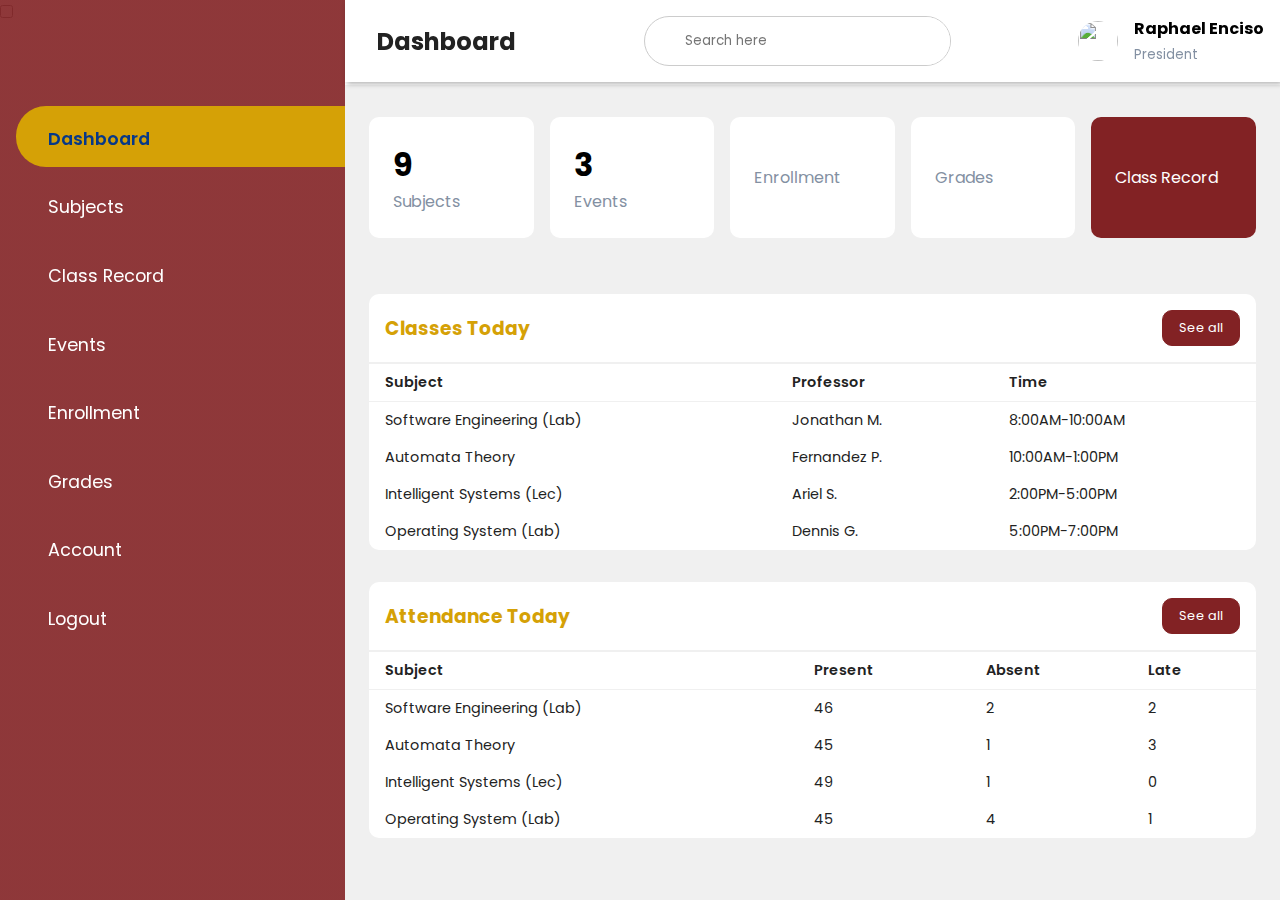
==== dashboard/president.html @ 62cc0900 "First Commit" ====
<!DOCTYPE html>
<html lang="en">
  <head>
    <meta charset="UTF-8" />
    <meta http-equiv="X-UA-Compatible" content="IE=edge" />
    <meta name="viewport" content="width=device-width, initial-scale=1.0" />
    <link
      rel="stylesheet"
      href="https://maxst.icons8.com/vue-static/landings/line-awesome/line-awesome/1.3.0/css/line-awesome.min.css"
    />
    <link rel="stylesheet" href="dashboard.css" />
    <style>
      /* -------------- MAIN CONTENT MAIN CARDS ------------ */
      .cards {
        grid-template-columns: repeat(5, 1fr);
        grid-gap: 1rem;
      }

      .cards .card-single {
        padding: 1.5rem;
      }

      /* -------------- MAIN CONTENT MAIN RECENT ------------ */
      .recent-grid {
        margin-top: 3.5rem;
        display: grid;
        grid-template-columns: 100%;
      }
    </style>
    <title>PLM Dashboard - Student</title>
  </head>
  <body>
    <input type="checkbox" id="nav-toggle" />
    <div class="sidebar">
      <div class="sidebar-brand">
        <h2>
          <img
            src="https://plm.edu.ph/images/ui/plm-logo--with-header.png"
            alt=""
            width="80%"
          />
        </h2>
      </div>
      <div class="sidebar-menu">
        <ul>
          <li>
            <a href="" class="active">
              <span class="las la-window-restore"></span>
              <span>Dashboard</span>
            </a>
          </li>
          <li>
            <a href="">
              <span class="las la-book"></span>
              <span>Subjects</span>
            </a>
          </li>
          <li>
            <a href="">
              <span class="las la-clipboard"></span>
              <span>Class Record</span>
            </a>
          </li>
          <li>
            <a href="">
              <span class="las la-calendar"></span>
              <span>Events</span>
            </a>
          </li>
          <li>
            <a href="">
              <span class="lab la-wpforms"></span>
              <span>Enrollment</span>
            </a>
          </li>
          <li>
            <a href="">
              <span class="las la-sort-numeric-up"></span>
              <span>Grades</span>
            </a>
          </li>
          <li>
            <a href="">
              <span class="las la-user-circle"></span>
              <span>Account</span>
            </a>
          </li>
          <li>
            <a href="../index.html">
              <span class="las la-sign-out-alt"></span>
              <span>Logout</span>
            </a>
          </li>
        </ul>
      </div>
    </div>

    <!-- Main Content -->
    <div class="main-content">
      <header>
        <h2>
          <label for="nav-toggle">
            <span class="las la-bars"></span>
          </label>
          Dashboard
        </h2>

        <div class="search-wrapper">
          <span class="las la-search"></span>
          <input type="search" name="" id="" placeholder="Search here" />
        </div>

        <div class="user-wrapper">
          <img
            src="https://cdn-icons-png.flaticon.com/512/634/634741.png"
            width="40px"
            height="40px"
            alt=""
          />
          <div>
            <h4>Raphael Enciso</h4>
            <small>President</small>
          </div>
        </div>
      </header>

      <main>
        <div class="cards">
          <div class="card-single">
            <div>
              <h1>9</h1>
              <span>Subjects</span>
            </div>
            <div>
              <span class="las la-book"></span>
            </div>
          </div>

          <div class="card-single">
            <div>
              <h1>3</h1>
              <span>Events</span>
            </div>
            <div>
              <span class="las la-calendar"> </span>
            </div>
          </div>

          <div class="card-single">
            <div>
              <h1></h1>
              <span>Enrollment</span>
            </div>
            <div>
              <span class="lab la-wpforms"></span>
            </div>
          </div>

          <div class="card-single">
            <div>
              <h1></h1>
              <span>Grades</span>
            </div>
            <div>
              <span class="las la-sort-numeric-up"></span>
            </div>
          </div>

          <div class="card-single">
            <div>
              <h1></h1>
              <span>Class Record</span>
            </div>
            <div>
              <span class="las la-clipboard"></span>
            </div>
          </div>
        </div>

        <div class="recent-grid">
          <div class="projects">
            <div class="card">
              <div class="card-header">
                <h3>Classes Today</h3>
                <button>
                  See all <span class="las la-arrow-right"></span>
                </button>
              </div>
              <div class="card-body">
                <div class="table-responsive">
                  <table width="100%">
                    <thead>
                      <tr>
                        <td>Subject</td>
                        <td>Professor</td>
                        <td>Time</td>
                      </tr>
                    </thead>
                    <tbody>
                      <tr>
                        <td>Software Engineering (Lab)</td>
                        <td>Jonathan M.</td>
                        <td>8:00AM-10:00AM</td>
                      </tr>
                      <tr>
                        <td>Automata Theory</td>
                        <td>Fernandez P.</td>
                        <td>10:00AM-1:00PM</td>
                      </tr>
                      <tr>
                        <td>Intelligent Systems (Lec)</td>
                        <td>Ariel S.</td>
                        <td>2:00PM-5:00PM</td>
                      </tr>
                      <tr>
                        <td>Operating System (Lab)</td>
                        <td>Dennis G.</td>
                        <td>5:00PM-7:00PM</td>
                      </tr>
                    </tbody>
                  </table>
                </div>
              </div>
            </div>
          </div>

          <div class="projects">
            <div class="card">
              <div class="card-header">
                <h3>Attendance Today</h3>
                <button>
                  See all <span class="las la-arrow-right"></span>
                </button>
              </div>
              <div class="card-body">
                <div class="table-responsive">
                  <table width="100%">
                    <thead>
                      <tr>
                        <td>Subject</td>
                        <td>Present</td>
                        <td>Absent</td>
                        <td>Late</td>
                      </tr>
                    </thead>
                    <tbody>
                      <tr>
                        <td>Software Engineering (Lab)</td>
                        <td>46</td>
                        <td>2</td>
                        <td>2</td>
                      </tr>
                      <tr>
                        <td>Automata Theory</td>
                        <td>45</td>
                        <td>1</td>
                        <td>3</td>
                      </tr>
                      <tr>
                        <td>Intelligent Systems (Lec)</td>
                        <td>49</td>
                        <td>1</td>
                        <td>0</td>
                      </tr>
                      <tr>
                        <td>Operating System (Lab)</td>
                        <td>45</td>
                        <td>4</td>
                        <td>1</td>
                      </tr>
                    </tbody>
                  </table>
                </div>
              </div>
            </div>
          </div>
        </div>
      </main>
    </div>
  </body>
</html>
---- dashboard/dashboard.css ----
@import url("https://fonts.googleapis.com/css2?family=Poppins:wght@300;400;500;600&display=swap");

:root {
  --main-color: #822224;
  --neutral-color: #063888;
  --color-dark: #1d2231;
  --text-gray: #8390a2;
  --color-white: #fff;
  --color-offwhite: #f0f0f0;
  --color-offblack: #222;
  --color-gold: #d5a106;

  --before-main-color: #dd2f6e;
}

* {
  padding: 0;
  margin: 0;
  box-sizing: border-box;
  list-style: none;
  text-decoration: none;
  font-family: "Poppins", sans-serif;

}

/* ------------------ SIDEBAR ------------------- */

.sidebar {
  width: 345px;
  position: fixed;
  left: 0;
  top: 0;
  height: 100%;
  z-index: 100;
  transition: width 300ms;
  background: linear-gradient(
    rgba(130, 34, 36, 0.9) 100%,
    rgba(130, 34, 36, 0.9) 100%
  ),
  url("https://ptvnews.ph/wp-content/uploads/2022/06/PLM1-scaled.jpg");
  background-size: cover;
  background-position: center;
}

.sidebar-brand {
  height: 90px;
  padding: 1rem 0 1rem 2rem;
  color: var(--color-white);
  inv
}

.sidebar-brand span {
  display: inline-block;
  padding-right: 1rem;
}

.sidebar-menu {
  margin-top: 1rem;
}

.sidebar-menu li {
  width: 100%;
  margin-bottom: 0.5rem;
  padding-left: 1rem;
}

.sidebar-menu a {
  padding-left: 1rem;
  display: block;
  color: var(--color-white);
  font-size: 1.1rem;
  padding-top: 0.8rem;
  padding-bottom: 0.8rem;
}

.sidebar-menu li:last-child:hover  {
  background-color: var(--neutral-color);
}


.sidebar-menu a.active {
  background-color: var(--color-gold);
  color: var(--neutral-color);
  border-radius: 30px 0 0 30px;
  font-weight: 600;
}

.sidebar a span:first-child {
  font-size: 1.5rem;
  padding-right: 1rem;
}

/* ------------ HAMBURGER MENU ------------ */

#nav-toggle:checked + .sidebar {
  width: 70px;
}

#nav-toggle:checked + .sidebar .sidebar-brand,
#nav-toggle:checked + .sidebar li {
  padding-left: 1rem;
  text-align: center;
}

#nav-toggle:checked + .sidebar li a {
  padding-left: 0rem;
}


#nav-toggle:checked + .sidebar .sidebar-brand h2 span:last-child,
#nav-toggle:checked + .sidebar li a span:last-child {
  display: none;
}

#nav-toggle:checked ~ .main-content {
  margin-left: 70px;
}

#nav-toggle:checked ~ .main-content header {
  width: calc(100% - 70px);
  left: 70px;
}



/* ------------------ MAIN CONTENT------------------- */

.main-content {
  transition: margin-left 300ms;
  margin-left: 345px;
}

/* -------------- MAIN CONTENT HEADER ------------ */
header {
  display: flex;
  justify-content: space-between;
  align-items: center;
  padding: 1rem;
  box-shadow: 2px 2px 5px rgba(0, 0, 0, 0.3);
  position: fixed;
  left: 345px;
  width: calc(100% - 345px);
  top: 0;
  z-index: 100;
  background-color: var(--color-white);
  transition: left 300ms;
}

header h2 {
  color: #222;
  display: flex;
  align-items: center;
  justify-content: center;
}

header label span {
  font-size: 1rem 1.5rem;
  padding-right: 1rem;
}

header .search-wrapper {
  border: 1px solid #ccc;
  border-radius: 30px;
  height: 50px;
  display: flex;
  align-items: center;
  overflow-x: hidden;
}

header .search-wrapper span {
  display: inline-block;
  padding: 0rem 1rem;
  font-size: 1.5rem;
}

header .search-wrapper input {
  height: 100%;
  padding: 0.5rem;
  border: none;
  outline: none;
}

header .user-wrapper {
  display: flex;
  align-items: center;
}

header .user-wrapper img {
  border-radius: 50%;
  margin-right: 1rem;
}

header .user-wrapper small {
  display: inline-block;
  color: var(--text-gray);
}

/* -------------- MAIN CONTENT MAIN CARDS ------------ */
main {
  margin-top: 60px; 
  padding: 2rem 1.5rem;
  background-color: var(--color-offwhite);
  min-height: calc(100vh - 85px);
}

.cards {
  display: grid;
  grid-template-columns: repeat(4, 1fr);
  grid-gap: 2rem;
  /* margin-bottom: 1rem; */
}

.cards .card-single {
  display: flex;
  align-items: center;
  justify-content: space-between;
  background-color: var(--color-white);
  padding: 2rem;
  border-radius: 10px;
}

.cards .card-single div:last-child span {
  font-size: 3rem;
  color: var(--main-color);
}

.cards .card-single div:first-child span {
  color: var(--text-gray);
}

.cards .card-single:last-child {
  background-color: var(--main-color);
}

.cards .card-single:last-child h1,
.cards .card-single:last-child div:first-child span,
.cards .card-single:last-child div:last-child span {
  color: var(--color-white)
}

/* -------------- MAIN CONTENT MAIN RECENT ------------ */
.recent-grid {
  margin-top: 3.5rem;
  display: grid;
  grid-template-columns: 67% auto;
  grid-gap: 2rem;
}

.card {
  background: #fff;
  border-radius: 10px;
}

.card-header {
  padding: 1rem;
}

.card-header {
  display: flex;
  justify-content: space-between;
  align-items: center;
  border-bottom: 1px solid var(--color-offwhite);
  color: var(--color-gold);
}

.card-header button {
  background-color: var(--main-color);
  border-radius: 10px;
  color: var(--color-white);
  font-size: 0.8rem;
  padding: 0.5rem 1rem;
  border: 1px solid var(--main-color);
}

table {
  border-collapse: collapse;
}

thead tr {
  border-top: 1px solid var(--color-offwhite);
  border-bottom: 1px solid var(--color-offwhite);
}

thead td {
  font-weight: 600;
}

td {
  padding: 0.5rem 1rem;
  font-size: 0.9rem;
  color: var(--color-offblack);
}

td .status {
  display: inline-block;
  height: 15px;
  width: 15px;
  border-radius: 50%;
  margin-right: 1rem;
}

tr td:last-child {
  display: flex;
  align-items: center;
}

.status.purple {
  background-color: green;
}

.status.pink {
  background-color: orange;
}

.status.orange {
  background-color: red;
}

.table-responsive {
  width: 100%;
  overflow-x: auto;
}

/* ----------- CUSTOMER ------------- */
.customer {
  display: flex;
  justify-content: space-between;
  align-items: center;
  padding: 0.5rem 2rem;

}

.info {
  display: flex;
  align-items: center;
}

.info img {
  border-radius: 50%;
  margin-right: 1rem;
}

.info h4 {
  font-size: 0.8rem;
  font-weight: 600;
  color #444;
}

.info small {
  font-weight: 600;
  color: var(--text-gray);
}

.contact span {
  font-size: 1.2rem;
  display: inline-block;
  margin-left: 1rem;
  color: var(--main-color);
}

/* --------MEDIA QUERY-------- */
@media only screen and (max-width: 1200px) {
  .sidebar {
    width: 70px;
  }
  
  .sidebar .sidebar-brand,
  .sidebar li {
    padding-left: 1rem;
    text-align: center;
  }
  
  .sidebar li a {
    padding-left: 0rem;
  }
  
  
  .sidebar .sidebar-brand h2 span:last-child,
  .sidebar li a span:last-child {
    display: none;
  }
  
  .main-content {
    margin-left: 70px;
  }
  
  .main-content header {
    width: calc(100% - 70px);
    left: 70px;
  }

  .sidebar:hover {
    width: 345px;
    z-index: 200;
  }
  
  .sidebar:hover .sidebar-brand,
  .sidebar:hover li {
    padding-left: 2rem;
    text-align: left;
  }
  
  .sidebar:hover li a {
    padding-left: 1rem;
  }
  
  
  .sidebar:hover .sidebar-brand h2 span:last-child,
  .sidebar:hover li a span:last-child {
    display: inline;
  }
  
  .main-content {
    margin-left: 70px;
  }
  
  .main-content header {
    width: calc(100% - 70px);
    left: 70px;
  } 

  @media only screen and (max-width: 950px) {
    .cards {
      grid-template-columns: repeat(3, 1fr);
    }

  }

  @media only screen and (max-width: 768px) {
    .cards {
      grid-template-columns: repeat(2, 1fr);
    }

    .recent-grid {
      grid-template-columns: 100%;
    } 

    header .search-wrapper {
      display: none;
    }

    .sidebar {
      left: -100% !important;
    }

    header h2 {
      display: flex;
      align-items: center;
      font-size: 1.1rem
    }

    header h2 label {
      display: inline-block;
      background-color: var(--main-color);
      padding-left: 0rem;
      margin-right: 1rem;
      height: 40px;
      width: 40px;
      border-radius: 50%;
      color: #fff;
      display: flex;
      align-items: center;
      justify-content: center;
    }

    header h2 span {
      text-align: center;
      padding-right: 0rem;
    }

    .main-content {
      width: 100%;
      margin-left: 0rem;
    }

    header {
      width: 100% !important;
      left: 0 !important;
    }

    #nav-toggle:checked + .sidebar {
      left: 0 !important;
      z-index: 100;
      width: 345px;
    }

    #nav-toggle:checked + .sidebar .sidebar-brand,
    #nav-toggle:checked + .sidebar li {
      padding-left: 2rem;
      text-align: left;
    }
    
    #nav-toggle:checked + .sidebar li a {
      padding-left: 1rem;
    }
    
    #nav-toggle:checked + .sidebar .sidebar-brand h2 span:last-child,
    #nav-toggle:checked + .sidebar li a span:last-child {
      display: inline;
    }

    #nav-toggle:checked ~ .main-content {
      margin-left: 0 !important;
    }
  }
   
  @media only screen and (max-width: 550px) {
    .cards {
      grid-template-columns: 100%;
    }
  }
}
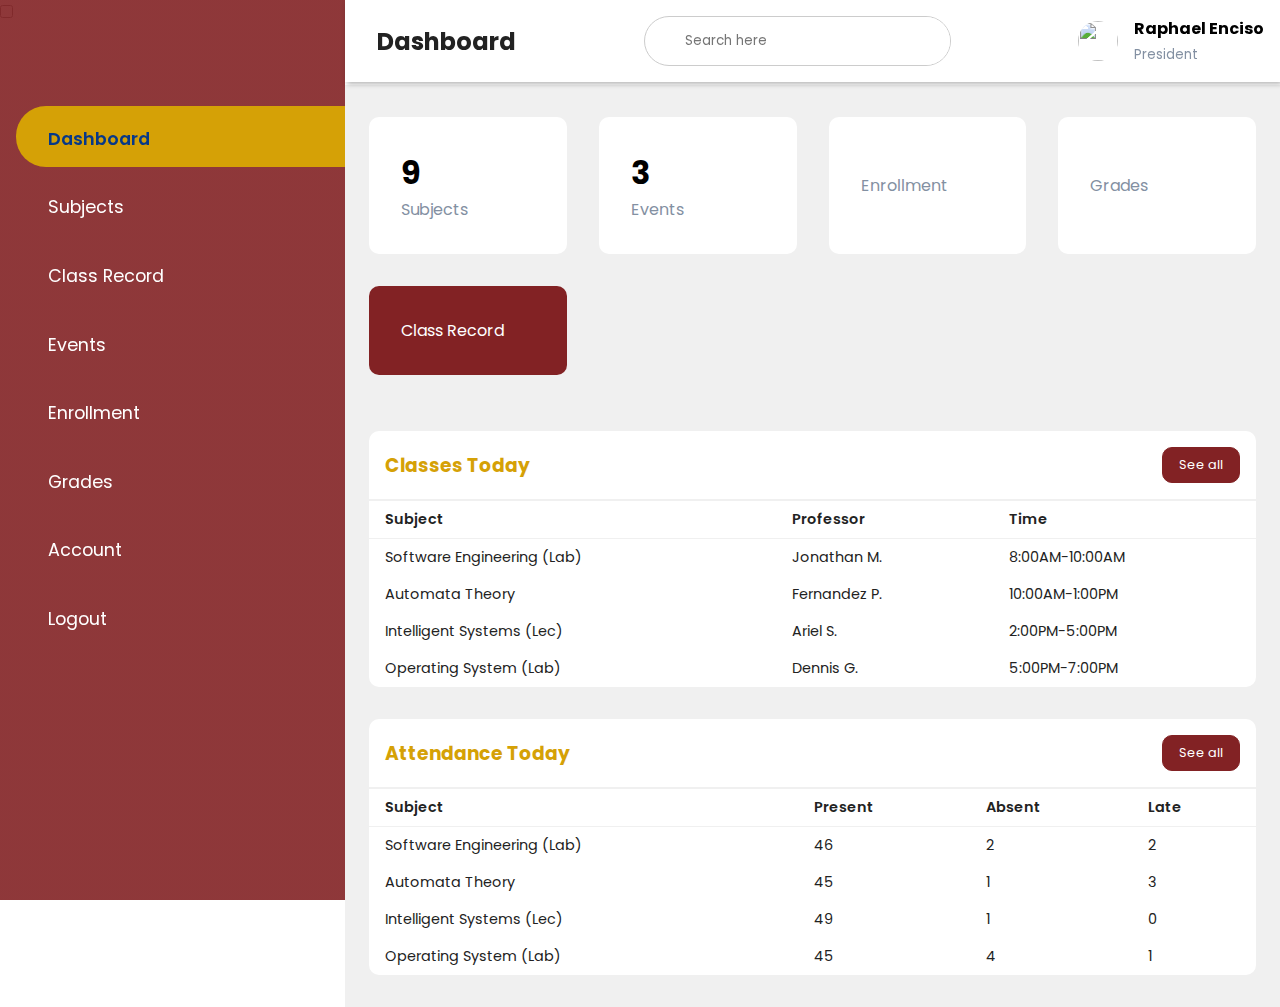
==== commit e93a6f2a: "First Commit" ====
--- a/dashboard/president.html
+++ b/dashboard/president.html
@@ -10,16 +10,6 @@
     />
     <link rel="stylesheet" href="dashboard.css" />
     <style>
-      /* -------------- MAIN CONTENT MAIN CARDS ------------ */
-      .cards {
-        grid-template-columns: repeat(5, 1fr);
-        grid-gap: 1rem;
-      }
-
-      .cards .card-single {
-        padding: 1.5rem;
-      }
-
       /* -------------- MAIN CONTENT MAIN RECENT ------------ */
       .recent-grid {
         margin-top: 3.5rem;
